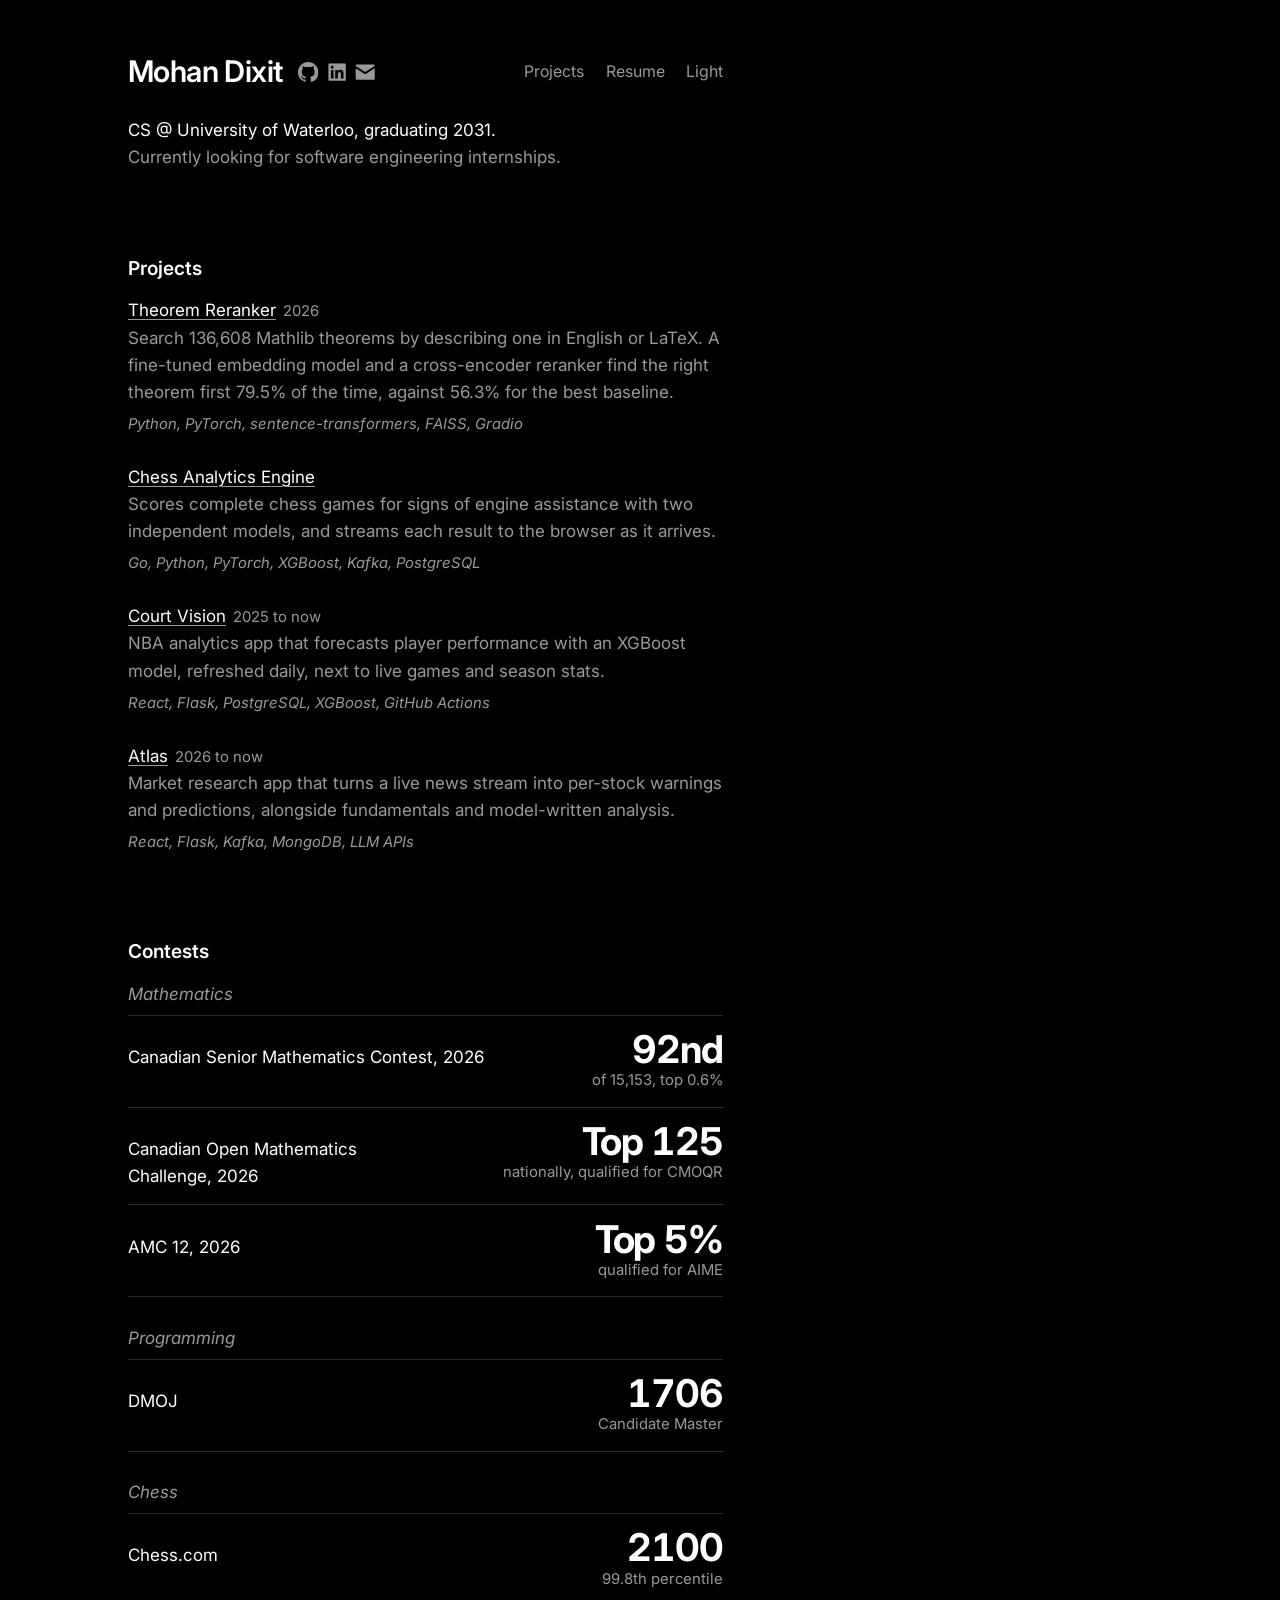
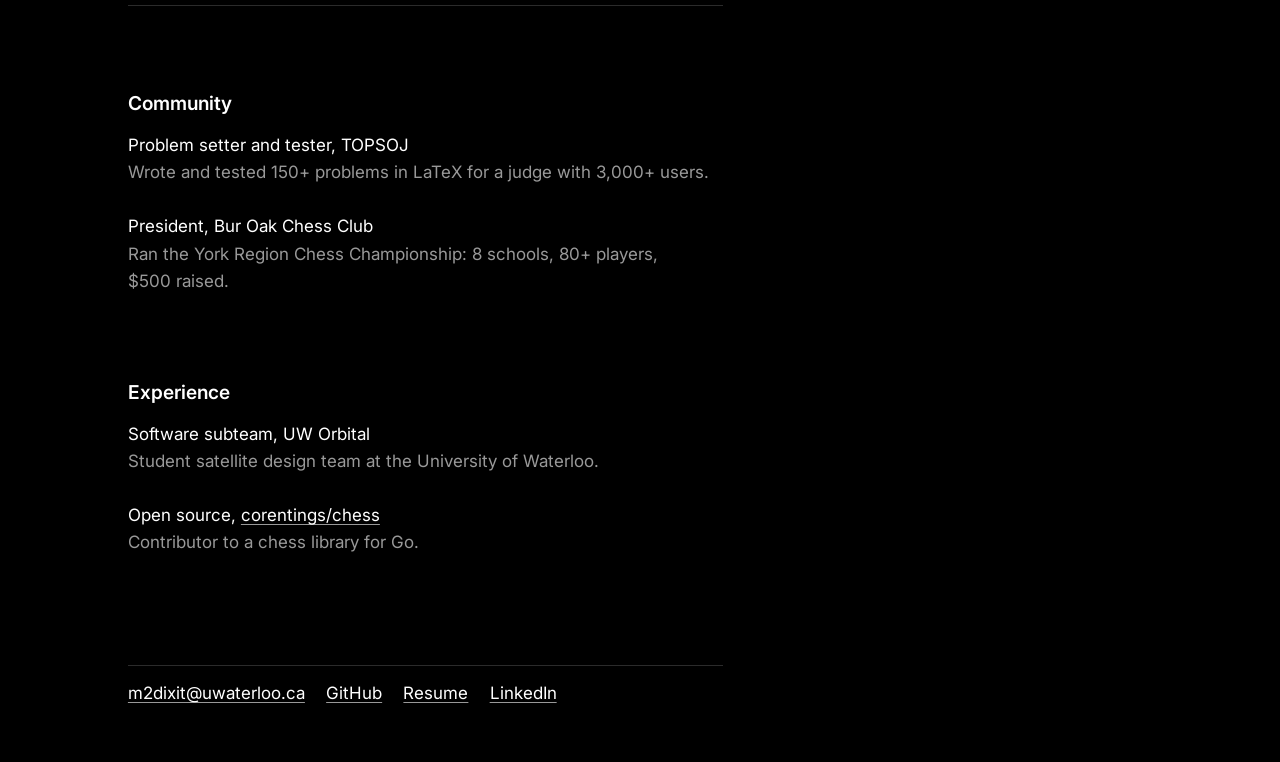
==== index.html @ f05f05e3 "Contact icons beside the name and tighter spacing hierarchy - LinkedIn and email icons join GitHub n" ====
<!doctype html>
<html lang="en" data-theme="dark">
<head>
<meta charset="utf-8">
<meta name="viewport" content="width=device-width, initial-scale=1">
<title>Mohan Dixit</title>
<meta name="description" content="Mohan Dixit studies computer science at the University of Waterloo, class of 2031.">
<meta name="color-scheme" content="dark light">
<script>
  // Dark unless the visitor chose light before. Runs before first paint.
  try { if (localStorage.getItem("theme") === "light") document.documentElement.dataset.theme = "light"; } catch (e) {}
</script>
<link rel="preconnect" href="https://fonts.googleapis.com">
<link rel="preconnect" href="https://fonts.gstatic.com" crossorigin>
<link rel="stylesheet" href="https://fonts.googleapis.com/css2?family=Inter:ital,opsz,wght@0,14..32,400;0,14..32,600;0,14..32,700;1,14..32,400&display=swap">
<link rel="stylesheet" href="styles.css">
</head>
<body>
<header class="site-header reveal">
  <div class="name">
    <h1>Mohan Dixit</h1>
    <a class="icon-link" href="https://github.com/CosmicVeil" aria-label="GitHub profile"><svg viewBox="0 0 16 16" width="16" height="16" aria-hidden="true" focusable="false"><path fill="currentColor" d="M8 0c4.42 0 8 3.58 8 8a8.013 8.013 0 0 1-5.45 7.59c-.4.08-.55-.17-.55-.38 0-.27.01-1.13.01-2.2 0-.75-.25-1.23-.54-1.48 1.78-.2 3.65-.88 3.65-3.95 0-.88-.31-1.59-.82-2.15.08-.2.36-1.02-.08-2.12 0 0-.67-.22-2.2.82-.64-.18-1.32-.27-2-.27-.68 0-1.36.09-2 .27-1.53-1.03-2.2-.82-2.2-.82-.44 1.1-.16 1.92-.08 2.12-.51.56-.82 1.28-.82 2.15 0 3.06 1.86 3.75 3.64 3.95-.23.2-.44.55-.51 1.07-.46.21-1.61.55-2.33-.66-.15-.24-.6-.83-1.23-.82-.67.01-.27.38.01.53.34.19.73.9.82 1.13.16.45.68 1.31 2.69.94 0 .67.01 1.3.01 1.49 0 .21-.15.45-.55.38A7.995 7.995 0 0 1 0 8c0-4.42 3.58-8 8-8Z"/></svg></a>
    <a class="icon-link" href="https://www.linkedin.com/in/mohan-dixit-6396922b5/" aria-label="LinkedIn profile"><svg viewBox="0 0 24 24" width="16" height="16" aria-hidden="true" focusable="false"><path fill="currentColor" d="M20.447 20.452h-3.554v-5.569c0-1.328-.027-3.037-1.852-3.037-1.853 0-2.136 1.445-2.136 2.939v5.667H9.351V9h3.414v1.561h.046c.477-.9 1.637-1.85 3.37-1.85 3.601 0 4.267 2.37 4.267 5.455v6.286zM5.337 7.433c-1.144 0-2.063-.926-2.063-2.065 0-1.138.92-2.063 2.063-2.063 1.14 0 2.064.925 2.064 2.063 0 1.139-.925 2.065-2.064 2.065zm1.782 13.019H3.555V9h3.564v11.452zM22.225 0H1.771C.792 0 0 .774 0 1.729v20.542C0 23.227.792 24 1.771 24h20.451C23.2 24 24 23.227 24 22.271V1.729C24 .774 23.2 0 22.222 0h.003z"/></svg></a>
    <a class="icon-link" href="mailto:m2dixit@uwaterloo.ca" aria-label="Email m2dixit@uwaterloo.ca" data-copy-email><svg viewBox="0 0 24 24" width="16" height="16" aria-hidden="true" focusable="false"><path fill="currentColor" d="M3 4h18a1 1 0 0 1 1 1v.53l-10 6.25L2 5.53V5a1 1 0 0 1 1-1Zm-1 3.89V19a1 1 0 0 0 1 1h18a1 1 0 0 0 1-1V7.89l-9.47 5.92a1 1 0 0 1-1.06 0L2 7.89Z"/></svg></a>
  </div>
  <nav class="site-nav" aria-label="Site">
    <a href="#projects">Projects</a>
    <a href="assets/mohan-dixit-resume.pdf">Resume</a>
    <button class="theme-toggle" type="button" id="theme-toggle">Light</button>
  </nav>
</header>

<p class="intro reveal" style="--i:1">CS @ University of Waterloo, graduating 2031.</p>
<p class="seeking reveal" style="--i:1">Currently looking for software engineering internships.</p>

<main>
  <section class="reveal" style="--i:2" aria-labelledby="projects">
    <h2 id="projects">Projects</h2>
    <ul class="entries">
      <li>
        <span class="what"><a href="projects/theorem-reranker.html">Theorem Reranker</a><span class="when">2026</span></span>
        <span class="detail">Search 136,608 Mathlib theorems by describing one in English or LaTeX. A fine-tuned embedding model and a cross-encoder reranker find the right theorem first 79.5% of the time, against 56.3% for the best baseline.</span>
        <span class="stack">Python, PyTorch, sentence-transformers, FAISS, Gradio</span>
      </li>
      <li>
        <span class="what"><a href="projects/chess-analytics-engine.html">Chess Analytics Engine</a></span>
        <span class="detail">Scores complete chess games for signs of engine assistance with two independent models, and streams each result to the browser as it arrives.</span>
        <span class="stack">Go, Python, PyTorch, XGBoost, Kafka, PostgreSQL</span>
      </li>
      <li>
        <span class="what"><a href="projects/court-vision.html">Court Vision</a><span class="when">2025 to now</span></span>
        <span class="detail">NBA analytics app that forecasts player performance with an XGBoost model, refreshed daily, next to live games and season stats.</span>
        <span class="stack">React, Flask, PostgreSQL, XGBoost, GitHub Actions</span>
      </li>
      <li>
        <span class="what"><a href="projects/atlas.html">Atlas</a><span class="when">2026 to now</span></span>
        <span class="detail">Market research app that turns a live news stream into per-stock warnings and predictions, alongside fundamentals and model-written analysis.</span>
        <span class="stack">React, Flask, Kafka, MongoDB, LLM APIs</span>
      </li>
    </ul>
  </section>

  <section class="reveal" style="--i:3" aria-labelledby="contests">
    <h2 id="contests">Contests</h2>

    <h3>Mathematics</h3>
    <ul class="results">
      <li>
        <span class="event">Canadian Senior Mathematics Contest, 2026</span>
        <span class="score"><span class="figure">92nd</span><span class="note">of 15,153, top 0.6%</span></span>
      </li>
      <li>
        <span class="event">Canadian Open Mathematics Challenge, 2026</span>
        <span class="score"><span class="figure">Top 125</span><span class="note">nationally, qualified for CMOQR</span></span>
      </li>
      <li>
        <span class="event">AMC 12, 2026</span>
        <span class="score"><span class="figure">Top 5%</span><span class="note">qualified for AIME</span></span>
      </li>
    </ul>

    <h3>Programming</h3>
    <ul class="results">
      <li>
        <span class="event">DMOJ</span>
        <span class="score"><span class="figure">1706</span><span class="note">Candidate Master</span></span>
      </li>
    </ul>

    <h3>Chess</h3>
    <ul class="results">
      <li>
        <span class="event">Chess.com</span>
        <span class="score"><span class="figure">2100</span><span class="note">99.8th percentile</span></span>
      </li>
    </ul>
  </section>

  <section class="reveal" style="--i:4" aria-labelledby="community">
    <h2 id="community">Community</h2>
    <ul class="entries">
      <li>
        <span class="what">Problem setter and tester, TOPSOJ</span>
        <span class="detail">Wrote and tested 150+ problems in LaTeX for a judge with 3,000+ users.</span>
      </li>
      <li>
        <span class="what">President, Bur Oak Chess Club</span>
        <span class="detail">Ran the York Region Chess Championship: 8 schools, 80+ players, $500 raised.</span>
      </li>
    </ul>
  </section>

  <section class="reveal" style="--i:5" aria-labelledby="experience">
    <h2 id="experience">Experience</h2>
    <ul class="entries">
      <li>
        <span class="what">Software subteam, UW Orbital</span>
        <span class="detail">Student satellite design team at the University of Waterloo.</span>
      </li>
      <li>
        <span class="what">Open source, <a href="https://github.com/corentings/chess">corentings/chess</a></span>
        <span class="detail">Contributor to a chess library for Go.</span>
      </li>
    </ul>
  </section>

</main>

<footer class="reveal" style="--i:6">
  <ul>
    <li><a href="mailto:m2dixit@uwaterloo.ca">m2dixit@uwaterloo.ca</a></li>
    <li><a href="https://github.com/CosmicVeil">GitHub</a></li>
    <li><a href="assets/mohan-dixit-resume.pdf">Resume</a></li>
    <li><a href="https://www.linkedin.com/in/mohan-dixit-6396922b5/">LinkedIn</a></li>
  </ul>
</footer>

<script src="script.js"></script>
</body>
</html>
---- styles.css ----
/* Shared by every page. Dark is the default; light is opt-in via the toggle. */
:root {
  --bg: #000;
  --fg: #fff;
  --muted: #999;
  --rule: #2b2b2b;

  /* Vertical rhythm. Every vertical gap is a fraction or multiple of one
     line of body text (line-height 1.6 x root size), so spacing and text
     share one beat. In rem, so it scales down with the phone font size. */
  --line: 1.6rem;
  --quarter: calc(var(--line) / 4);  /* inside one item */
  --half: calc(var(--line) / 2);     /* heading to its content, list rows */
  --double: calc(var(--line) * 2);   /* page title, figures */
  --triple: calc(var(--line) * 3);   /* between sections */
  --quad: calc(var(--line) * 4);     /* before the footer */
  --gutter: 1.25rem;                 /* horizontal gaps */
}
[data-theme="light"] {
  --bg: #fff;
  --fg: #000;
  --muted: #666;
  --rule: #ddd;
}

* { box-sizing: border-box; }

html {
  background: var(--bg);
  color: var(--fg);
  font-family: "Inter", system-ui, -apple-system, "Segoe UI", sans-serif;
  font-size: 1.0625rem;
  line-height: 1.6;
  -webkit-text-size-adjust: 100%;
  transition: background-color 0.3s ease, color 0.3s ease;
}

body {
  max-width: 38rem;
  margin: 0;
  padding: var(--line) 1.5rem var(--double);
}
@media (min-width: 48rem) {
  body { margin-left: 8vw; padding-top: var(--double); }
}

/* Reset vertical margins; spacing below is set deliberately, one rule per gap. */
h1, h2, h3, p, ul, ol, dl, dd, figure { margin: 0; }
ul, ol { list-style: none; padding: 0; }

a {
  color: inherit;
  text-decoration: underline;
  text-decoration-color: var(--muted);
  text-decoration-thickness: 1px;
  text-underline-offset: 0.18em;
  transition: text-decoration-color 0.2s ease;
}
a:hover { text-decoration-color: currentColor; }
:focus-visible { outline: 2px solid var(--fg); outline-offset: 3px; }

img { max-width: 100%; height: auto; display: block; }
p, li, dd, figcaption { text-wrap: pretty; }
h1, h2, .page-title, .lede { text-wrap: balance; }

/* Header and navigation */
.site-header {
  display: flex;
  align-items: center;
  justify-content: space-between;
  gap: var(--half) var(--gutter);
  flex-wrap: wrap;
}
.name {
  display: flex;
  align-items: center;
  gap: 0.5rem;
}
.name > :first-child { margin-right: 0.4rem; }
.home-link {
  font-weight: 600;
  text-decoration: none;
}
.icon-link {
  position: relative;
  display: inline-flex;
  color: var(--muted);
  transition: color 0.2s ease;
}
.icon-link:hover { color: var(--fg); }
.icon-link svg { width: 1.05rem; height: 1.05rem; }
h1 ~ .icon-link svg { width: 1.2rem; height: 1.2rem; }
.icon-link[href*="linkedin"] svg { transform: scale(0.88); }
.icon-link[href^="mailto:"] svg { transform: scale(1.12); }
/* Confirmation after the email icon copies the address. */
.icon-link[data-note]::after {
  content: attr(data-note);
  position: absolute;
  left: 0;
  top: calc(100% + 0.4rem);
  white-space: nowrap;
  font-size: 0.8125rem;
  font-weight: 400;
  color: var(--fg);
  background: var(--bg);
  animation: note-in 0.2s ease both;
}
@keyframes note-in { from { opacity: 0; transform: translateY(-3px); } }
.site-nav {
  display: flex;
  align-items: baseline;
  gap: var(--gutter);
  font-size: 0.9375rem;
}
.site-nav a { color: var(--muted); text-decoration: none; }
.site-nav a:hover, .site-nav a[aria-current="page"] { color: var(--fg); }
.theme-toggle {
  font: inherit;
  color: var(--muted);
  background: none;
  border: 0;
  padding: 0;
  cursor: pointer;
  transition: color 0.2s ease;
}
.theme-toggle:hover { color: var(--fg); }

h1 {
  font-size: 1.75rem;
  font-weight: 600;
  line-height: 1.2;
  letter-spacing: -0.02em;
}
.page-title { margin-top: var(--double); font-size: 2rem; }

/* Intro block: name, then the two lines that belong to it. */
.intro { margin-top: var(--line); }
.seeking { color: var(--muted); }
.seeking a { color: var(--fg); }
.lede { margin-top: var(--half); font-size: 1.1875rem; }

/* Sections and headings */
main > section { margin-top: var(--triple); }
h2 {
  margin-bottom: var(--half);
  font-size: 1.125rem;
  font-weight: 600;
}
h3 {
  font-size: 1rem;
  font-weight: 400;
  font-style: italic;
  color: var(--muted);
}
section p + p { margin-top: var(--line); }

/* Contests and results: the one bold element on the page. */
.results + h3 { margin-top: var(--line); }
.results { margin-top: var(--quarter); }
.results li {
  display: flex;
  align-items: baseline;
  justify-content: space-between;
  gap: var(--gutter);
  padding: var(--half) 0;
  border-bottom: 1px solid var(--rule);
}
.results li:first-child { border-top: 1px solid var(--rule); }
.results .event { flex: 1; min-width: 0; }
.results .score { text-align: right; max-width: 50%; }
.results .figure {
  display: block;
  font-size: 2.25rem;
  font-weight: 700;
  line-height: 1.05;
  letter-spacing: -0.03em;
  font-variant-numeric: lining-nums tabular-nums;
}
.results .note { display: block; font-size: 0.875rem; color: var(--muted); }

/* Plain lists of roles and projects: one line of space between items,
   none inside an item except a quarter before the stack. */
.entries > li + li { margin-top: var(--line); }
.entries .what { display: block; }
.entries .detail { display: block; color: var(--muted); }
.entries .stack { display: block; margin-top: var(--quarter); font-size: 0.875rem; font-style: italic; color: var(--muted); }
.entries .when { margin-left: 0.4rem; font-size: 0.875rem; color: var(--muted); }

/* Project pages */
.meta {
  display: grid;
  grid-template-columns: max-content 1fr;
  gap: var(--quarter) var(--gutter);
  margin-top: var(--line);
  padding: var(--half) 0;
  border-top: 1px solid var(--rule);
  border-bottom: 1px solid var(--rule);
  font-size: 0.9375rem;
}
.meta dt { color: var(--muted); }
.meta dd.stack { font-style: italic; }

.steps { counter-reset: step; }
.steps li {
  counter-increment: step;
  position: relative;
  padding-left: 2rem;
}
.steps li + li { margin-top: var(--half); }
.steps li::before {
  content: counter(step);
  position: absolute;
  left: 0;
  color: var(--muted);
  font-variant-numeric: lining-nums tabular-nums;
}

.decision + .decision { margin-top: var(--line); }
.decision h3 { font-style: normal; color: var(--fg); font-weight: 600; }
.decision p { margin-top: var(--quarter); color: var(--muted); }

main > figure { margin-top: var(--double); }
figure img { border: 1px solid var(--rule); }
figcaption { margin-top: var(--quarter); font-size: 0.875rem; color: var(--muted); }

.pager {
  display: flex;
  justify-content: space-between;
  gap: var(--gutter);
  margin-top: var(--triple);
  font-size: 0.9375rem;
}
.pager span { display: block; color: var(--muted); font-size: 0.875rem; }
.pager .next { text-align: right; margin-left: auto; }

footer {
  margin-top: var(--quad);
  padding-top: var(--half);
  border-top: 1px solid var(--rule);
  color: var(--muted);
}
footer ul { display: flex; flex-wrap: wrap; gap: var(--quarter) var(--gutter); }
footer a { color: var(--fg); }

/* Motion: a short fade-up as each page loads, staggered by --i,
   plus a crossfade between pages where the browser supports it. */
.reveal {
  animation: rise 0.6s cubic-bezier(0.2, 0.7, 0.2, 1) both;
  animation-delay: calc(var(--i, 0) * 70ms);
}
@keyframes rise {
  from { opacity: 0; transform: translateY(8px); }
}
@view-transition { navigation: auto; }
::view-transition-old(root),
::view-transition-new(root) { animation-duration: 0.25s; }

@media (prefers-reduced-motion: reduce) {
  html, a, .theme-toggle, .icon-link { transition: none; }
  .icon-link[data-note]::after { animation: none; }
  .reveal { animation: none; }
  @view-transition { navigation: none; }
}

@media (max-width: 30rem) {
  html { font-size: 1rem; }
  .results .figure { font-size: 1.875rem; }
  .intro br { display: none; }
}
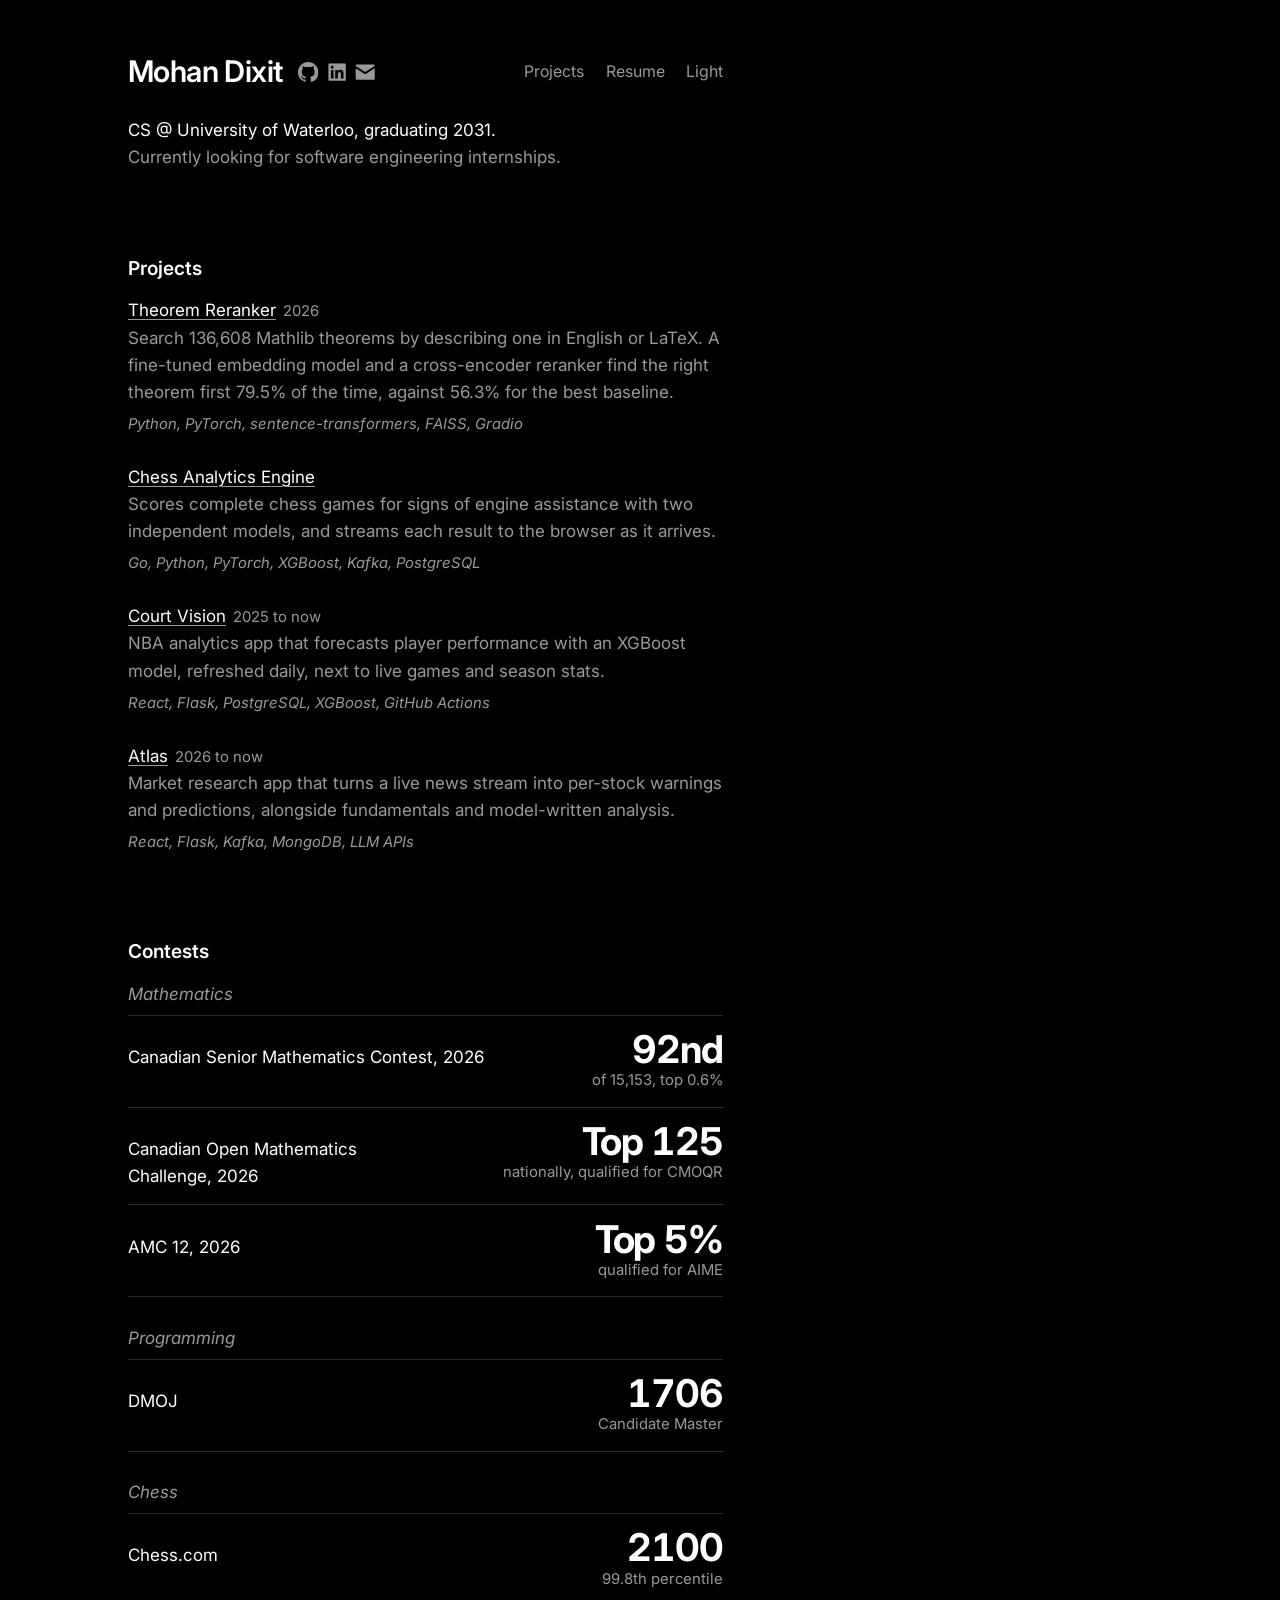
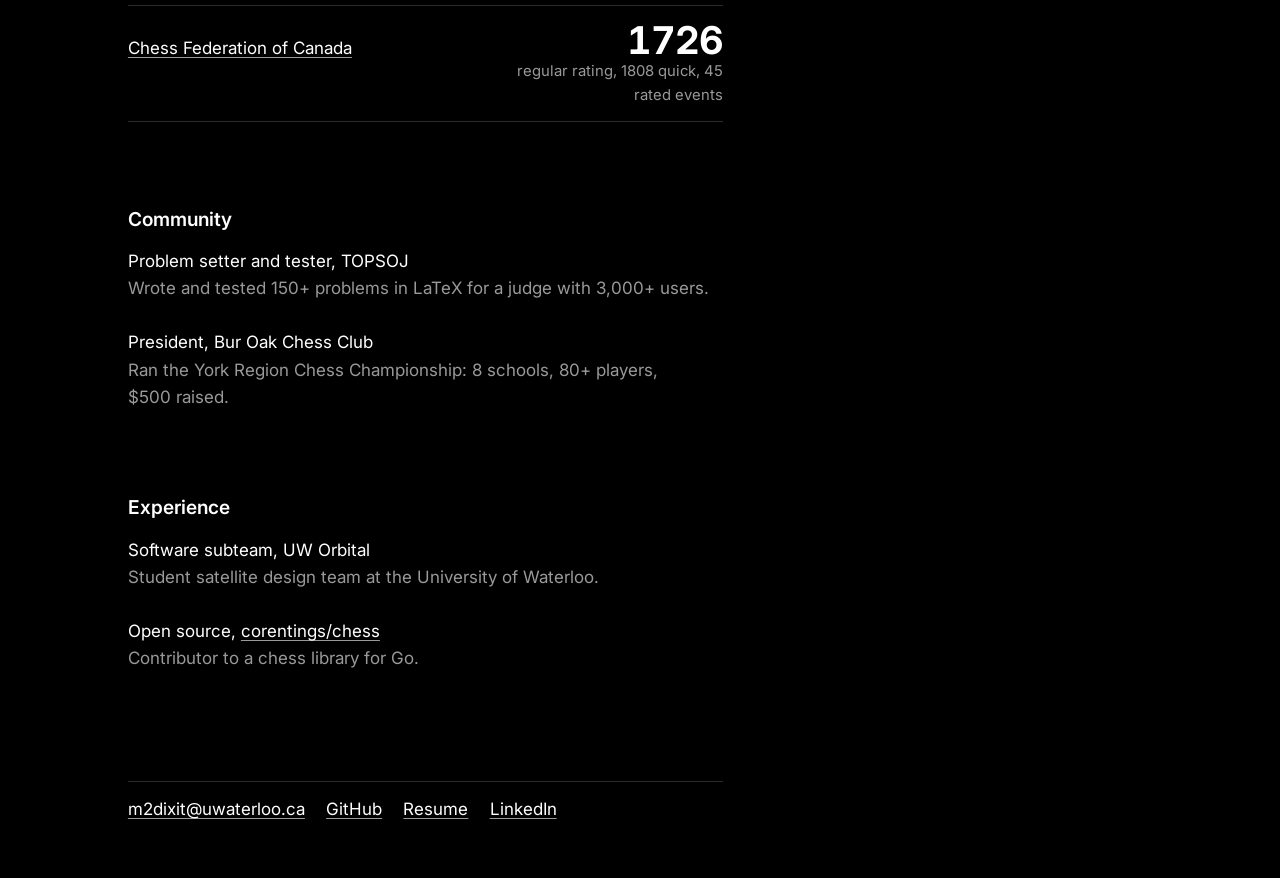
==== commit 852a5a54: "Add CFC rating to the Chess contests 1726 regular (1808 quick) across 45 rated events, linked to the" ====
--- a/index.html
+++ b/index.html
@@ -93,6 +93,10 @@
         <span class="event">Chess.com</span>
         <span class="score"><span class="figure">2100</span><span class="note">99.8th percentile</span></span>
       </li>
+      <li>
+        <span class="event"><a href="https://www.chess.ca/en/ratings/p/?id=169181">Chess Federation of Canada</a></span>
+        <span class="score"><span class="figure">1726</span><span class="note">regular rating, 1808 quick, 45 rated events</span></span>
+      </li>
     </ul>
   </section>
 
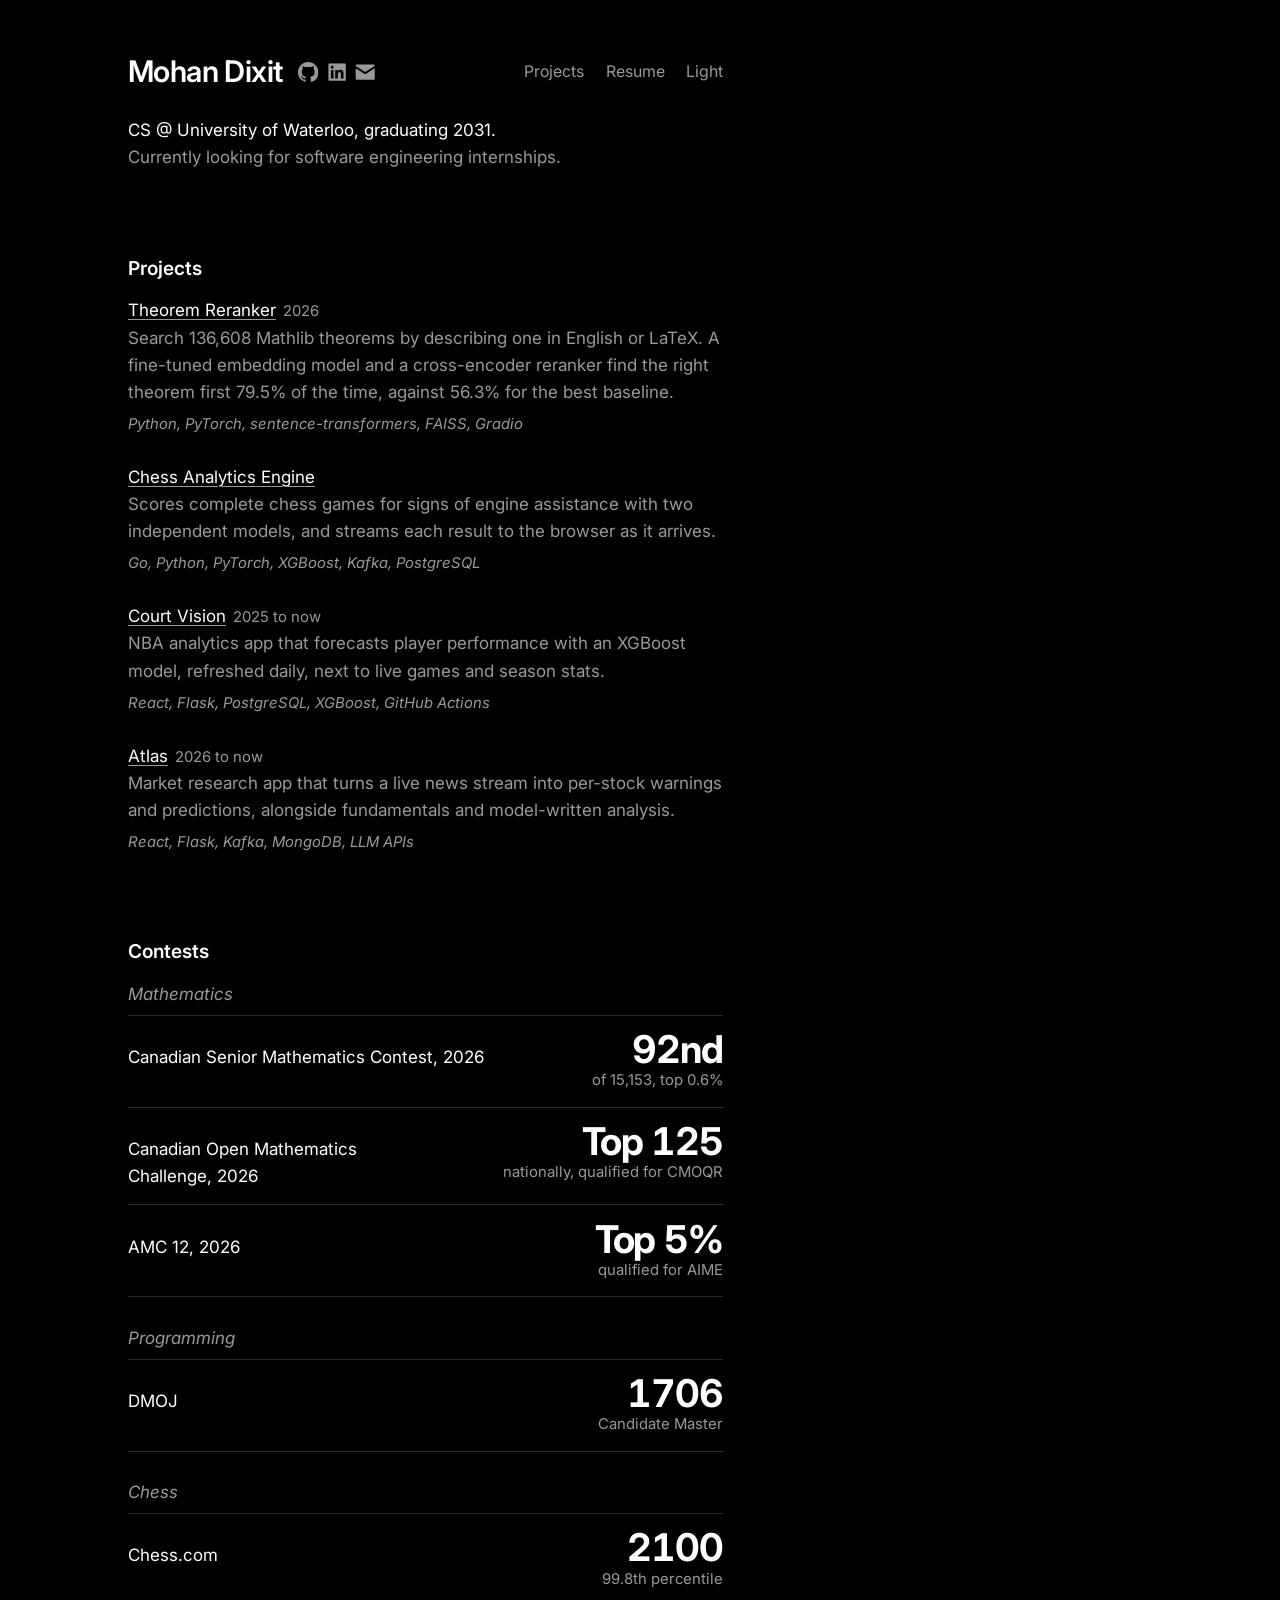
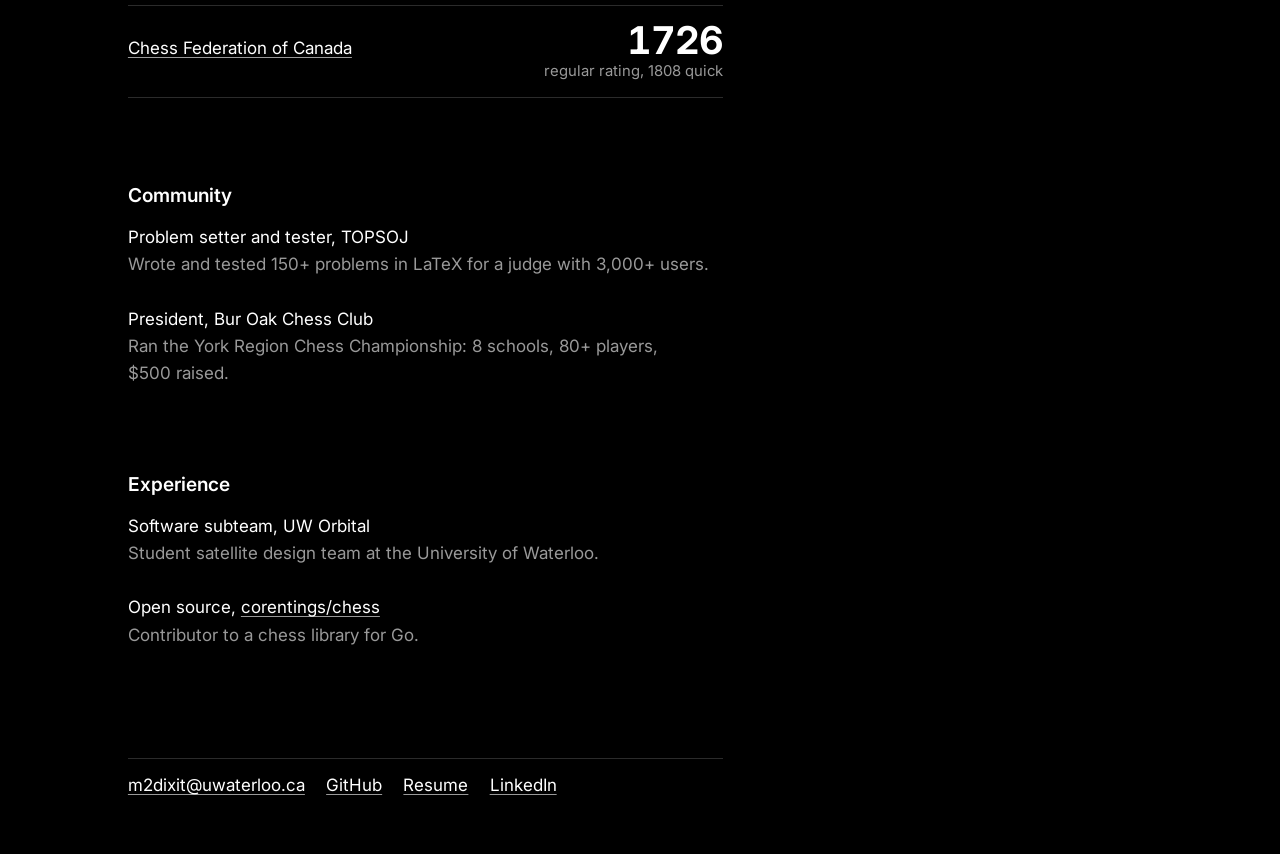
==== commit 52a44c40: "Drop the rated events count from the CFC row Co-Authored-By: Claude Opus 5.5 <noreply@anthropic.com>" ====
--- a/index.html
+++ b/index.html
@@ -95,7 +95,7 @@
       </li>
       <li>
         <span class="event"><a href="https://www.chess.ca/en/ratings/p/?id=169181">Chess Federation of Canada</a></span>
-        <span class="score"><span class="figure">1726</span><span class="note">regular rating, 1808 quick, 45 rated events</span></span>
+        <span class="score"><span class="figure">1726</span><span class="note">regular rating, 1808 quick</span></span>
       </li>
     </ul>
   </section>
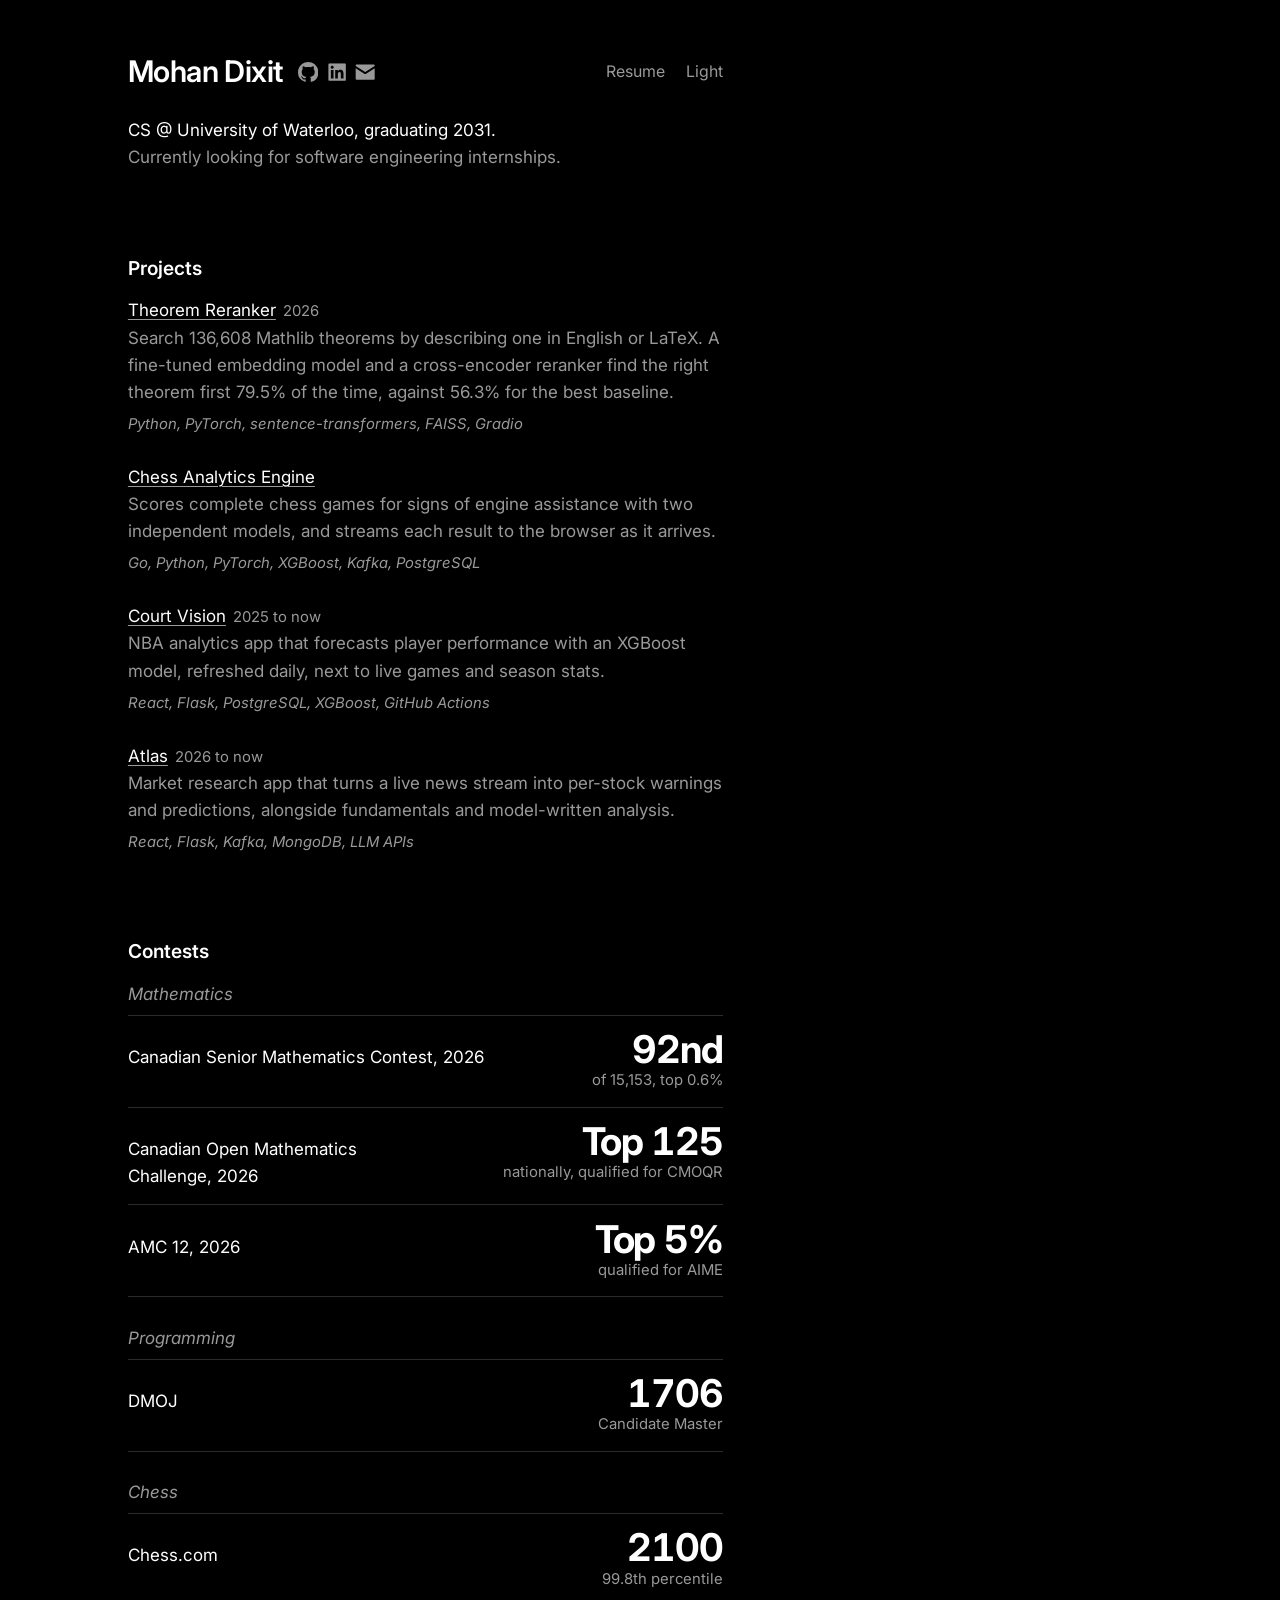
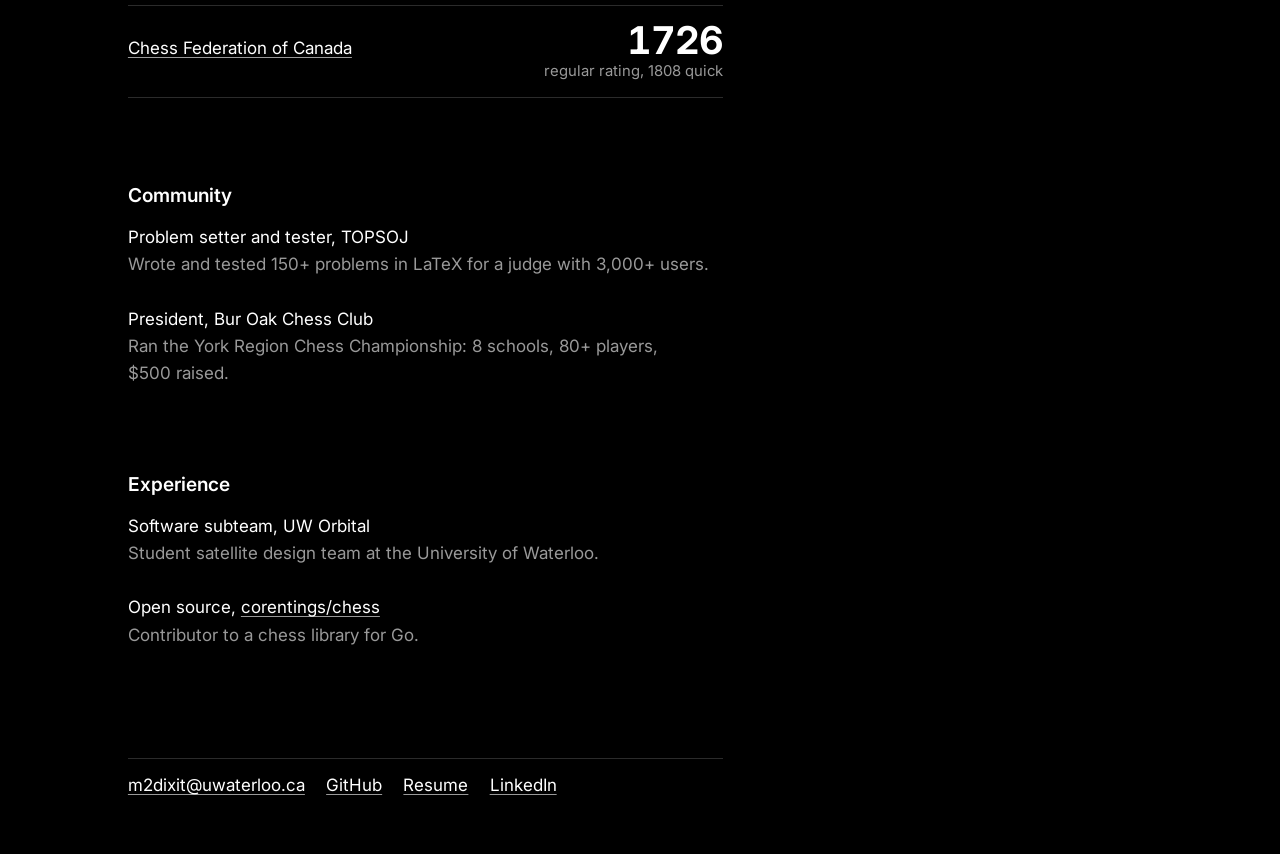
==== commit 0b394370: "Remove the Projects nav link Projects is the first section on the home page, so the link only scroll" ====
--- a/index.html
+++ b/index.html
@@ -24,7 +24,6 @@
     <a class="icon-link" href="mailto:m2dixit@uwaterloo.ca" aria-label="Email m2dixit@uwaterloo.ca" data-copy-email><svg viewBox="0 0 24 24" width="16" height="16" aria-hidden="true" focusable="false"><path fill="currentColor" d="M3 4h18a1 1 0 0 1 1 1v.53l-10 6.25L2 5.53V5a1 1 0 0 1 1-1Zm-1 3.89V19a1 1 0 0 0 1 1h18a1 1 0 0 0 1-1V7.89l-9.47 5.92a1 1 0 0 1-1.06 0L2 7.89Z"/></svg></a>
   </div>
   <nav class="site-nav" aria-label="Site">
-    <a href="#projects">Projects</a>
     <a href="assets/mohan-dixit-resume.pdf">Resume</a>
     <button class="theme-toggle" type="button" id="theme-toggle">Light</button>
   </nav>
--- a/styles.css
+++ b/styles.css
@@ -113,7 +113,7 @@
   font-size: 0.9375rem;
 }
 .site-nav a { color: var(--muted); text-decoration: none; }
-.site-nav a:hover, .site-nav a[aria-current="page"] { color: var(--fg); }
+.site-nav a:hover { color: var(--fg); }
 .theme-toggle {
   font: inherit;
   color: var(--muted);
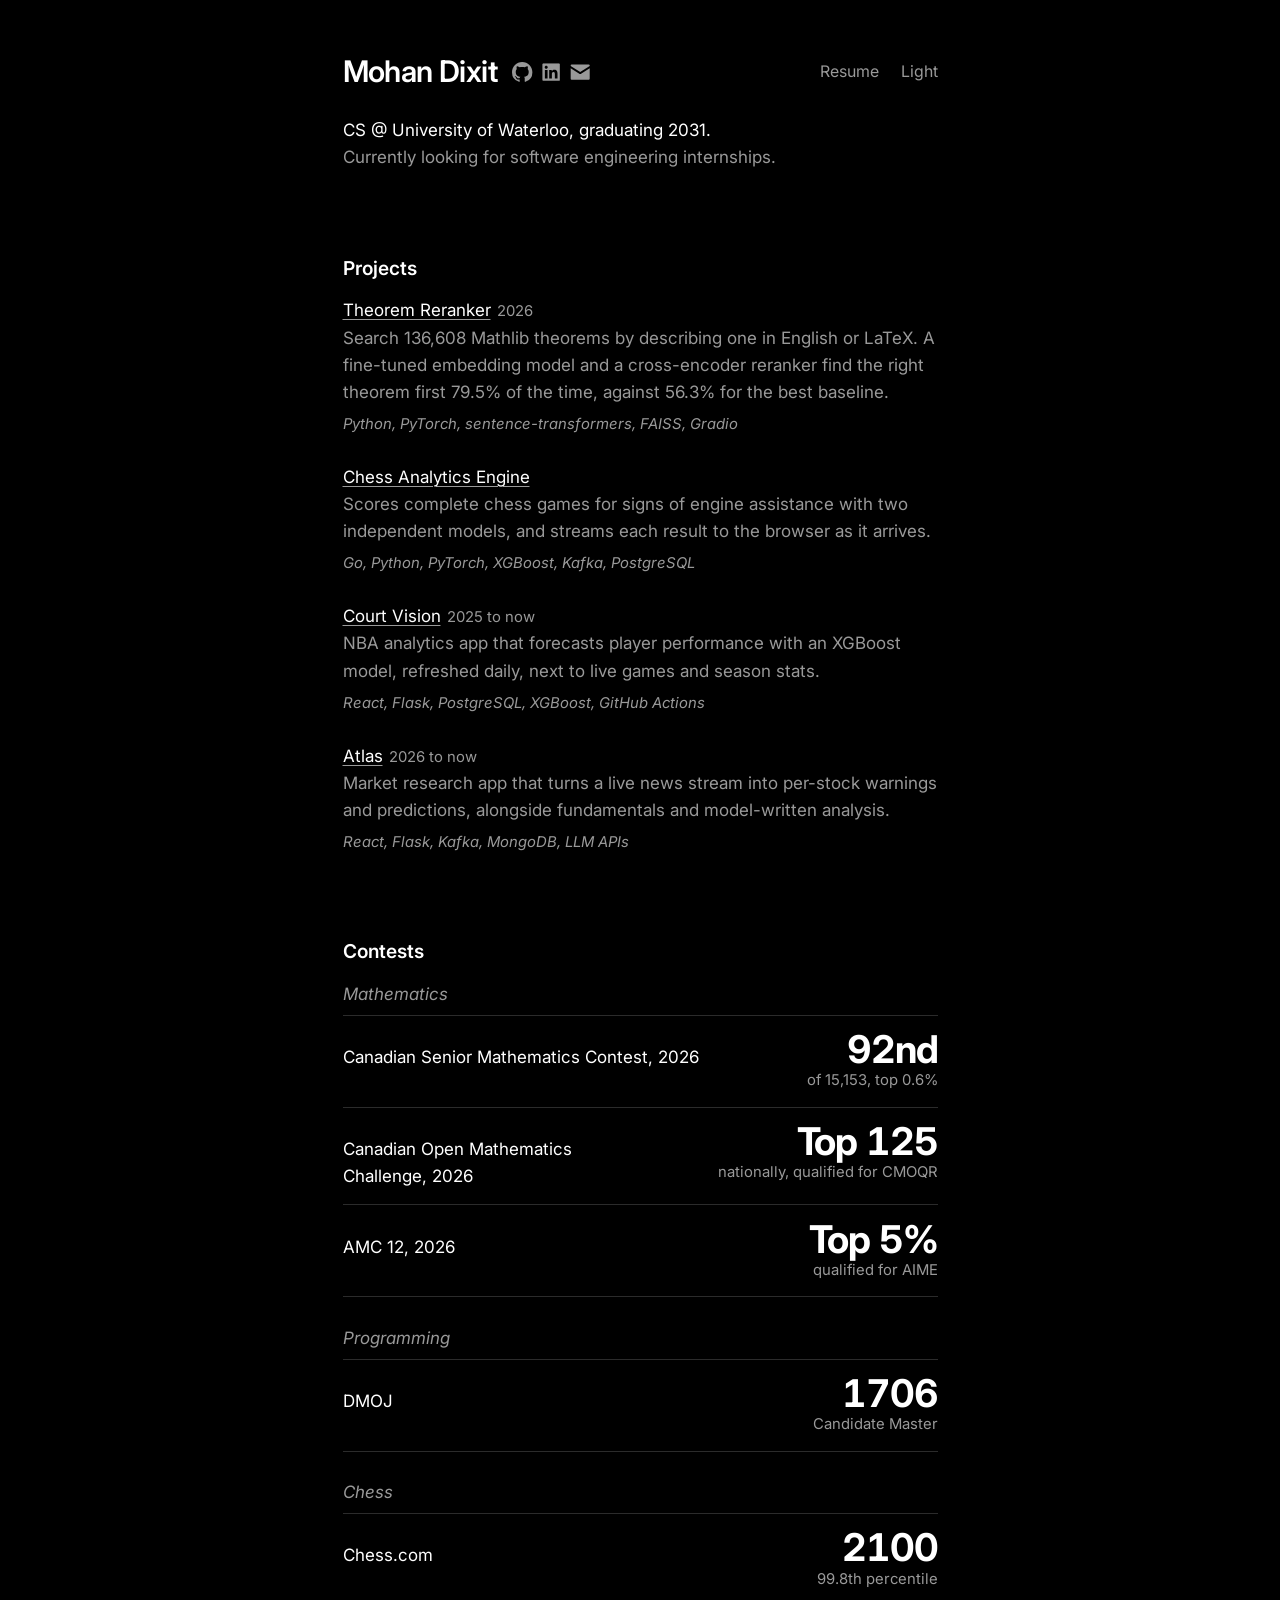
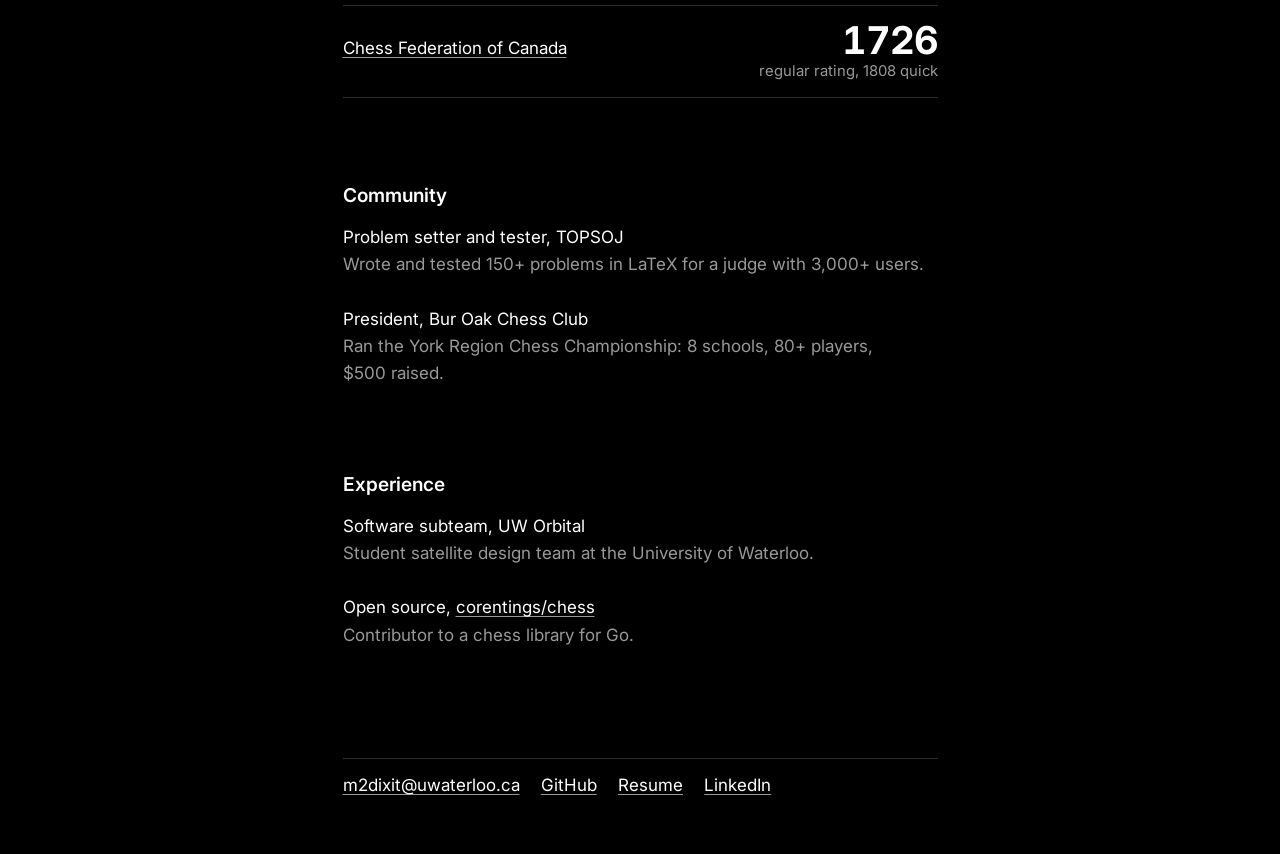
==== commit 2c76636e: "Add GoatCounter analytics Co-Authored-By: Claude Opus 5.5 <noreply@anthropic.com>" ====
--- a/index.html
+++ b/index.html
@@ -139,5 +139,6 @@
 </footer>
 
 <script src="script.js"></script>
+<script data-goatcounter="https://mohandixit.goatcounter.com/count" async src="//gc.zgo.at/count.js"></script>
 </body>
 </html>
--- a/styles.css
+++ b/styles.css
@@ -37,11 +37,11 @@
 
 body {
   max-width: 38rem;
-  margin: 0;
+  margin: 0 auto;
   padding: var(--line) 1.5rem var(--double);
 }
 @media (min-width: 48rem) {
-  body { margin-left: 8vw; padding-top: var(--double); }
+  body { padding-top: var(--double); }
 }
 
 /* Reset vertical margins; spacing below is set deliberately, one rule per gap. */
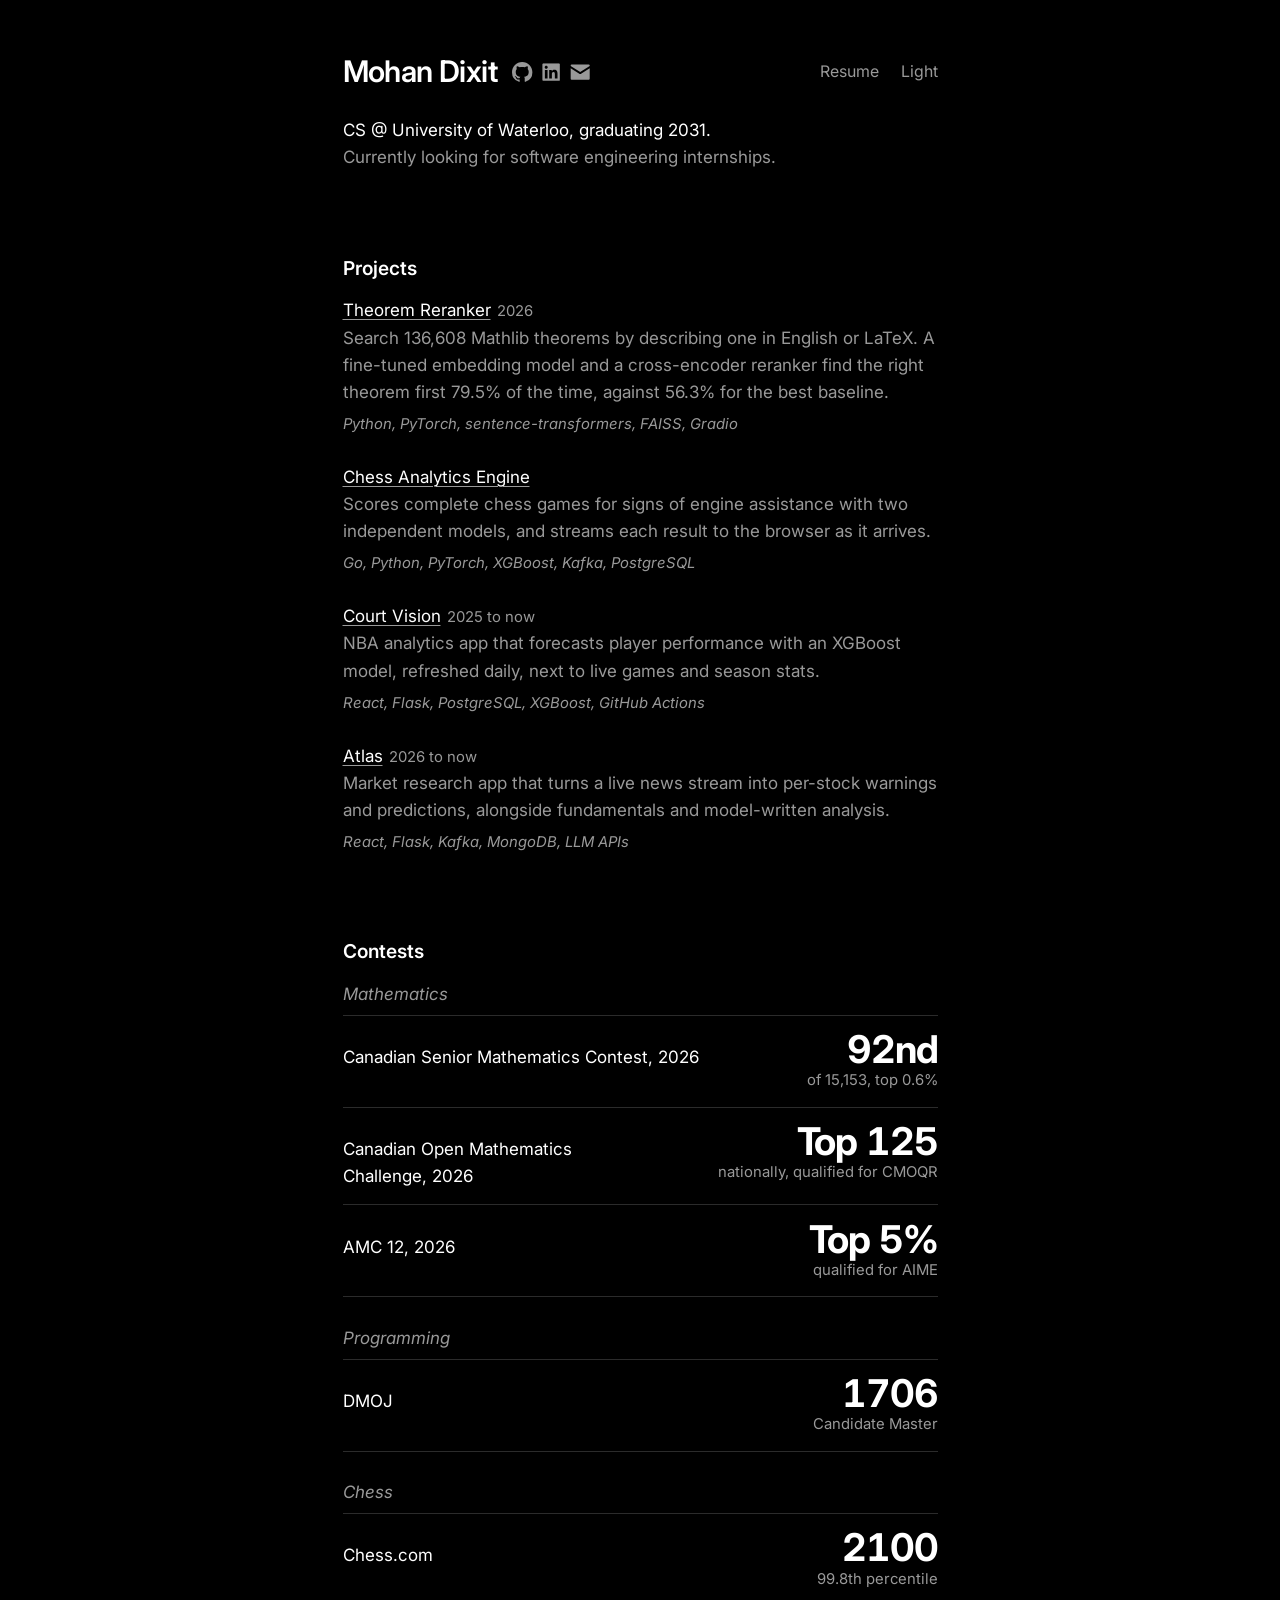
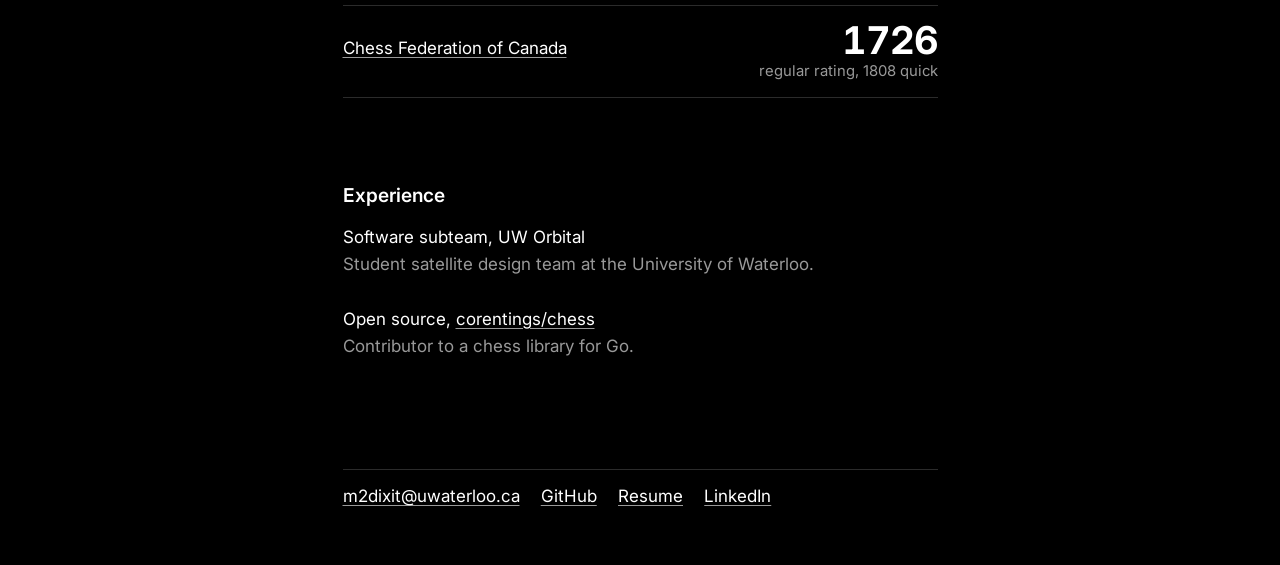
==== commit 0d2f3e1b: "Hide the Community section Marked hidden rather than deleted; remove the hidden attribute to restore" ====
--- a/index.html
+++ b/index.html
@@ -5,6 +5,7 @@
 <meta name="viewport" content="width=device-width, initial-scale=1">
 <title>Mohan Dixit</title>
 <meta name="description" content="Mohan Dixit studies computer science at the University of Waterloo, class of 2031.">
+<link rel="canonical" href="https://mohandixit.com/">
 <meta name="color-scheme" content="dark light">
 <script>
   // Dark unless the visitor chose light before. Runs before first paint.
@@ -99,7 +100,7 @@
     </ul>
   </section>
 
-  <section class="reveal" style="--i:4" aria-labelledby="community">
+  <section class="reveal" hidden style="--i:4" aria-labelledby="community">
     <h2 id="community">Community</h2>
     <ul class="entries">
       <li>
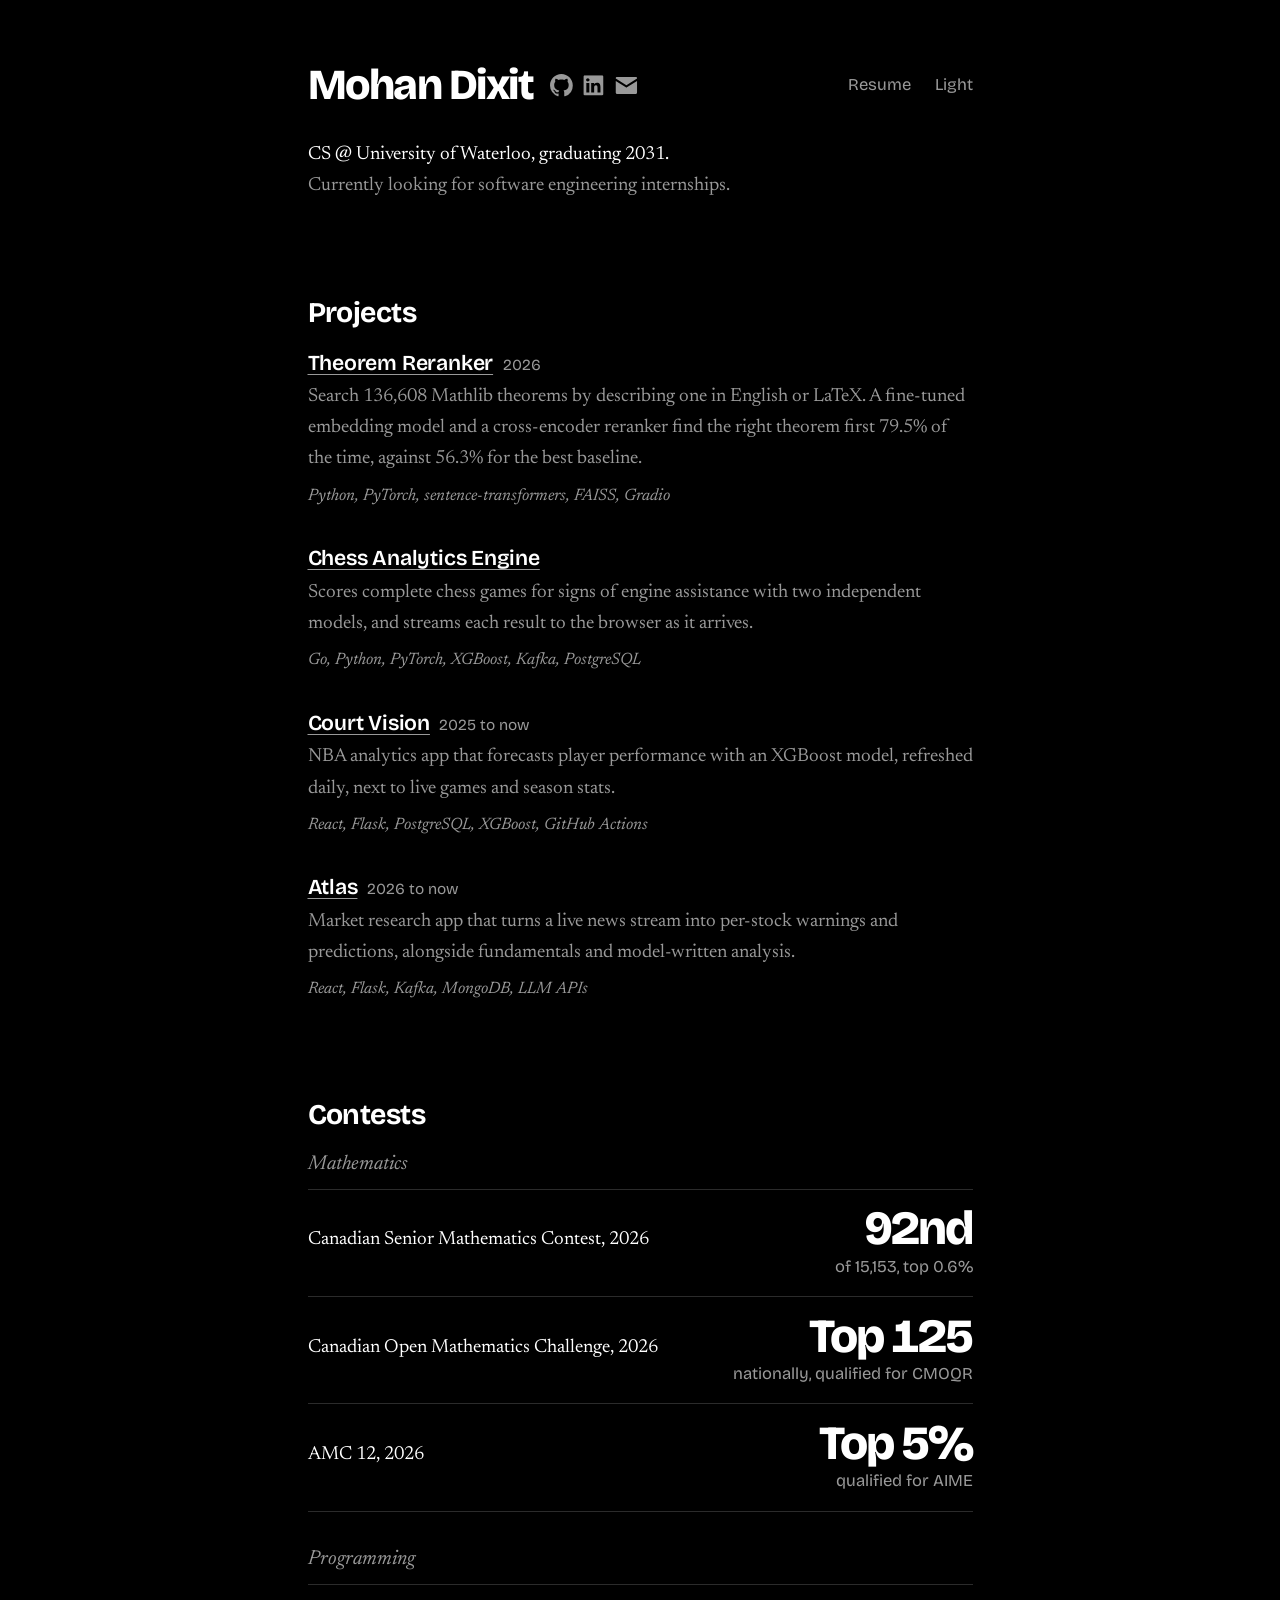
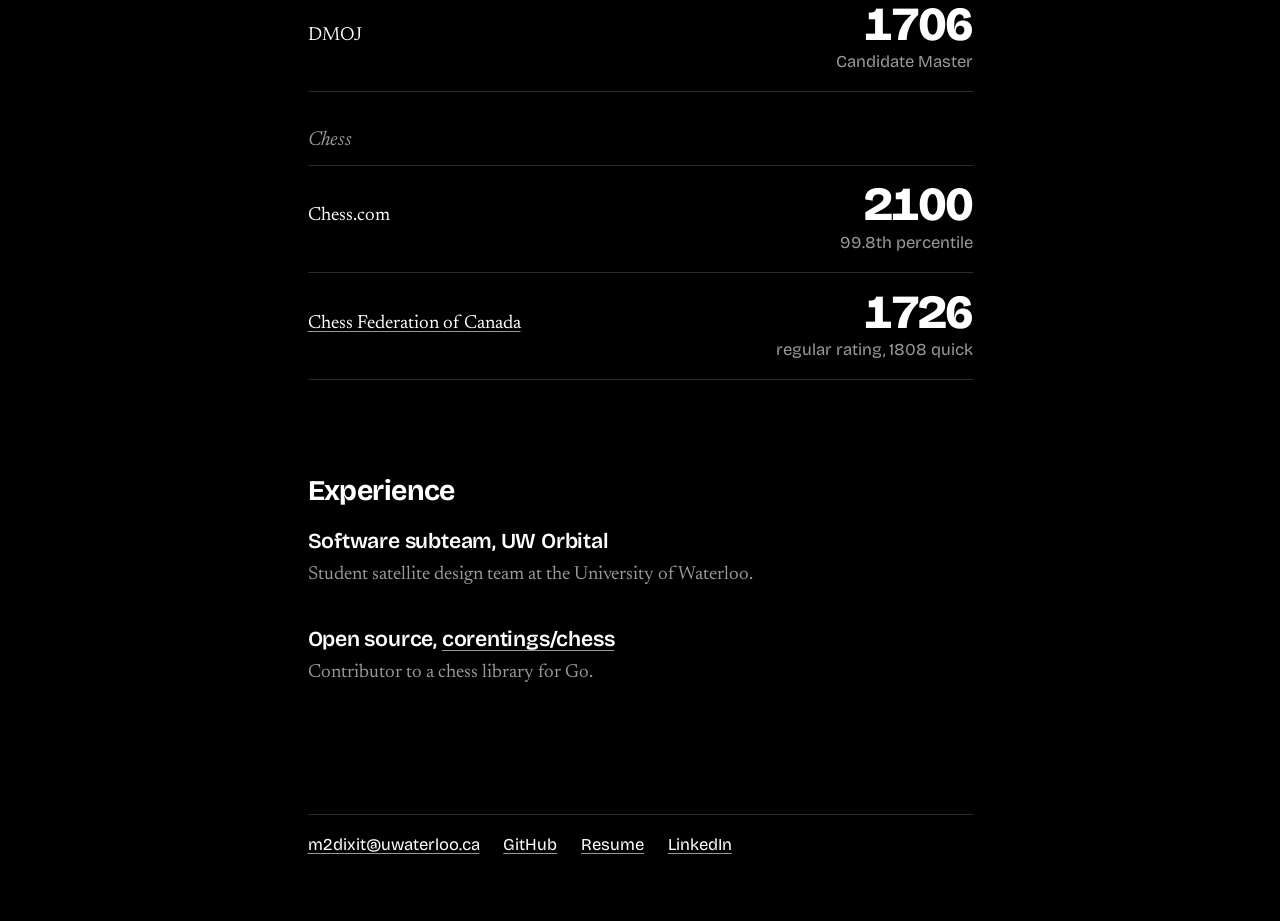
==== commit 40bff588: "Replace Inter with Bricolage Grotesque and Newsreader Headings, project titles, contest figures and " ====
--- a/index.html
+++ b/index.html
@@ -13,7 +13,7 @@
 </script>
 <link rel="preconnect" href="https://fonts.googleapis.com">
 <link rel="preconnect" href="https://fonts.gstatic.com" crossorigin>
-<link rel="stylesheet" href="https://fonts.googleapis.com/css2?family=Inter:ital,opsz,wght@0,14..32,400;0,14..32,600;0,14..32,700;1,14..32,400&display=swap">
+<link rel="stylesheet" href="https://fonts.googleapis.com/css2?family=Bricolage+Grotesque:opsz,wght@12..96,400..800&family=Newsreader:ital,opsz,wght@0,6..72,400..600;1,6..72,400..500&display=swap">
 <link rel="stylesheet" href="styles.css">
 </head>
 <body>
--- a/styles.css
+++ b/styles.css
@@ -5,10 +5,16 @@
   --muted: #999;
   --rule: #2b2b2b;
 
+  /* Two faces with separate jobs. The serif carries anything you read
+     as prose; the grotesque carries names, headings, numbers and the
+     small interface text around them. */
+  --serif: "Newsreader", "Iowan Old Style", Georgia, serif;
+  --sans: "Bricolage Grotesque", system-ui, -apple-system, "Segoe UI", sans-serif;
+
   /* Vertical rhythm. Every vertical gap is a fraction or multiple of one
      line of body text (line-height 1.6 x root size), so spacing and text
      share one beat. In rem, so it scales down with the phone font size. */
-  --line: 1.6rem;
+  --line: 1.65rem;
   --quarter: calc(var(--line) / 4);  /* inside one item */
   --half: calc(var(--line) / 2);     /* heading to its content, list rows */
   --double: calc(var(--line) * 2);   /* page title, figures */
@@ -28,9 +34,10 @@
 html {
   background: var(--bg);
   color: var(--fg);
-  font-family: "Inter", system-ui, -apple-system, "Segoe UI", sans-serif;
-  font-size: 1.0625rem;
-  line-height: 1.6;
+  font-family: var(--serif);
+  font-size: 1.1875rem;
+  font-optical-sizing: auto;
+  line-height: 1.65;
   -webkit-text-size-adjust: 100%;
   transition: background-color 0.3s ease, color 0.3s ease;
 }
@@ -63,6 +70,12 @@
 p, li, dd, figcaption { text-wrap: pretty; }
 h1, h2, .page-title, .lede { text-wrap: balance; }
 
+/* Interface text: header, labels, figures, footer. */
+.site-header, h1, h2, .results .figure, .results .note, .entries .what,
+.entries .when, .meta, .pager, footer, figcaption, .icon-link[data-note]::after {
+  font-family: var(--sans);
+}
+
 /* Header and navigation */
 .site-header {
   display: flex;
@@ -78,7 +91,9 @@
 }
 .name > :first-child { margin-right: 0.4rem; }
 .home-link {
-  font-weight: 600;
+  font-size: 1.0625rem;
+  font-weight: 700;
+  letter-spacing: -0.01em;
   text-decoration: none;
 }
 .icon-link {
@@ -110,7 +125,7 @@
   display: flex;
   align-items: baseline;
   gap: var(--gutter);
-  font-size: 0.9375rem;
+  font-size: 0.875rem;
 }
 .site-nav a { color: var(--muted); text-decoration: none; }
 .site-nav a:hover { color: var(--fg); }
@@ -126,28 +141,30 @@
 .theme-toggle:hover { color: var(--fg); }
 
 h1 {
-  font-size: 1.75rem;
-  font-weight: 600;
-  line-height: 1.2;
-  letter-spacing: -0.02em;
-}
-.page-title { margin-top: var(--double); font-size: 2rem; }
+  font-size: 2.25rem;
+  font-weight: 800;
+  line-height: 1.05;
+  letter-spacing: -0.035em;
+}
+.page-title { margin-top: var(--double); font-size: 2.75rem; }
 
 /* Intro block: name, then the two lines that belong to it. */
 .intro { margin-top: var(--line); }
 .seeking { color: var(--muted); }
 .seeking a { color: var(--fg); }
-.lede { margin-top: var(--half); font-size: 1.1875rem; }
+.lede { margin-top: var(--half); font-size: 1.375rem; line-height: 1.45; }
 
 /* Sections and headings */
 main > section { margin-top: var(--triple); }
 h2 {
   margin-bottom: var(--half);
-  font-size: 1.125rem;
-  font-weight: 600;
+  font-size: 1.5rem;
+  font-weight: 700;
+  line-height: 1.2;
+  letter-spacing: -0.02em;
 }
 h3 {
-  font-size: 1rem;
+  font-size: 1.0625rem;
   font-weight: 400;
   font-style: italic;
   color: var(--muted);
@@ -170,10 +187,10 @@
 .results .score { text-align: right; max-width: 50%; }
 .results .figure {
   display: block;
-  font-size: 2.25rem;
-  font-weight: 700;
-  line-height: 1.05;
-  letter-spacing: -0.03em;
+  font-size: 2.5rem;
+  font-weight: 800;
+  line-height: 1;
+  letter-spacing: -0.04em;
   font-variant-numeric: lining-nums tabular-nums;
 }
 .results .note { display: block; font-size: 0.875rem; color: var(--muted); }
@@ -181,10 +198,10 @@
 /* Plain lists of roles and projects: one line of space between items,
    none inside an item except a quarter before the stack. */
 .entries > li + li { margin-top: var(--line); }
-.entries .what { display: block; }
+.entries .what { display: block; font-size: 1.125rem; font-weight: 600; letter-spacing: -0.01em; }
 .entries .detail { display: block; color: var(--muted); }
 .entries .stack { display: block; margin-top: var(--quarter); font-size: 0.875rem; font-style: italic; color: var(--muted); }
-.entries .when { margin-left: 0.4rem; font-size: 0.875rem; color: var(--muted); }
+.entries .when { margin-left: 0.5rem; font-size: 0.8125rem; font-weight: 400; letter-spacing: 0; color: var(--muted); }
 
 /* Project pages */
 .meta {
@@ -195,10 +212,10 @@
   padding: var(--half) 0;
   border-top: 1px solid var(--rule);
   border-bottom: 1px solid var(--rule);
-  font-size: 0.9375rem;
+  font-size: 0.875rem;
 }
 .meta dt { color: var(--muted); }
-.meta dd.stack { font-style: italic; }
+.meta dd.stack { font-family: var(--serif); font-size: 1rem; font-style: italic; }
 
 .steps { counter-reset: step; }
 .steps li {
@@ -216,7 +233,7 @@
 }
 
 .decision + .decision { margin-top: var(--line); }
-.decision h3 { font-style: normal; color: var(--fg); font-weight: 600; }
+.decision h3 { font-family: var(--sans); font-style: normal; color: var(--fg); font-weight: 600; }
 .decision p { margin-top: var(--quarter); color: var(--muted); }
 
 main > figure { margin-top: var(--double); }
@@ -228,7 +245,7 @@
   justify-content: space-between;
   gap: var(--gutter);
   margin-top: var(--triple);
-  font-size: 0.9375rem;
+  font-size: 0.875rem;
 }
 .pager span { display: block; color: var(--muted); font-size: 0.875rem; }
 .pager .next { text-align: right; margin-left: auto; }
@@ -237,6 +254,7 @@
   margin-top: var(--quad);
   padding-top: var(--half);
   border-top: 1px solid var(--rule);
+  font-size: 0.875rem;
   color: var(--muted);
 }
 footer ul { display: flex; flex-wrap: wrap; gap: var(--quarter) var(--gutter); }
@@ -263,7 +281,9 @@
 }
 
 @media (max-width: 30rem) {
-  html { font-size: 1rem; }
-  .results .figure { font-size: 1.875rem; }
+  html { font-size: 1.0625rem; }
+  h1 { font-size: 2rem; }
+  .page-title { font-size: 2.25rem; }
+  .results .figure { font-size: 2rem; }
   .intro br { display: none; }
 }
